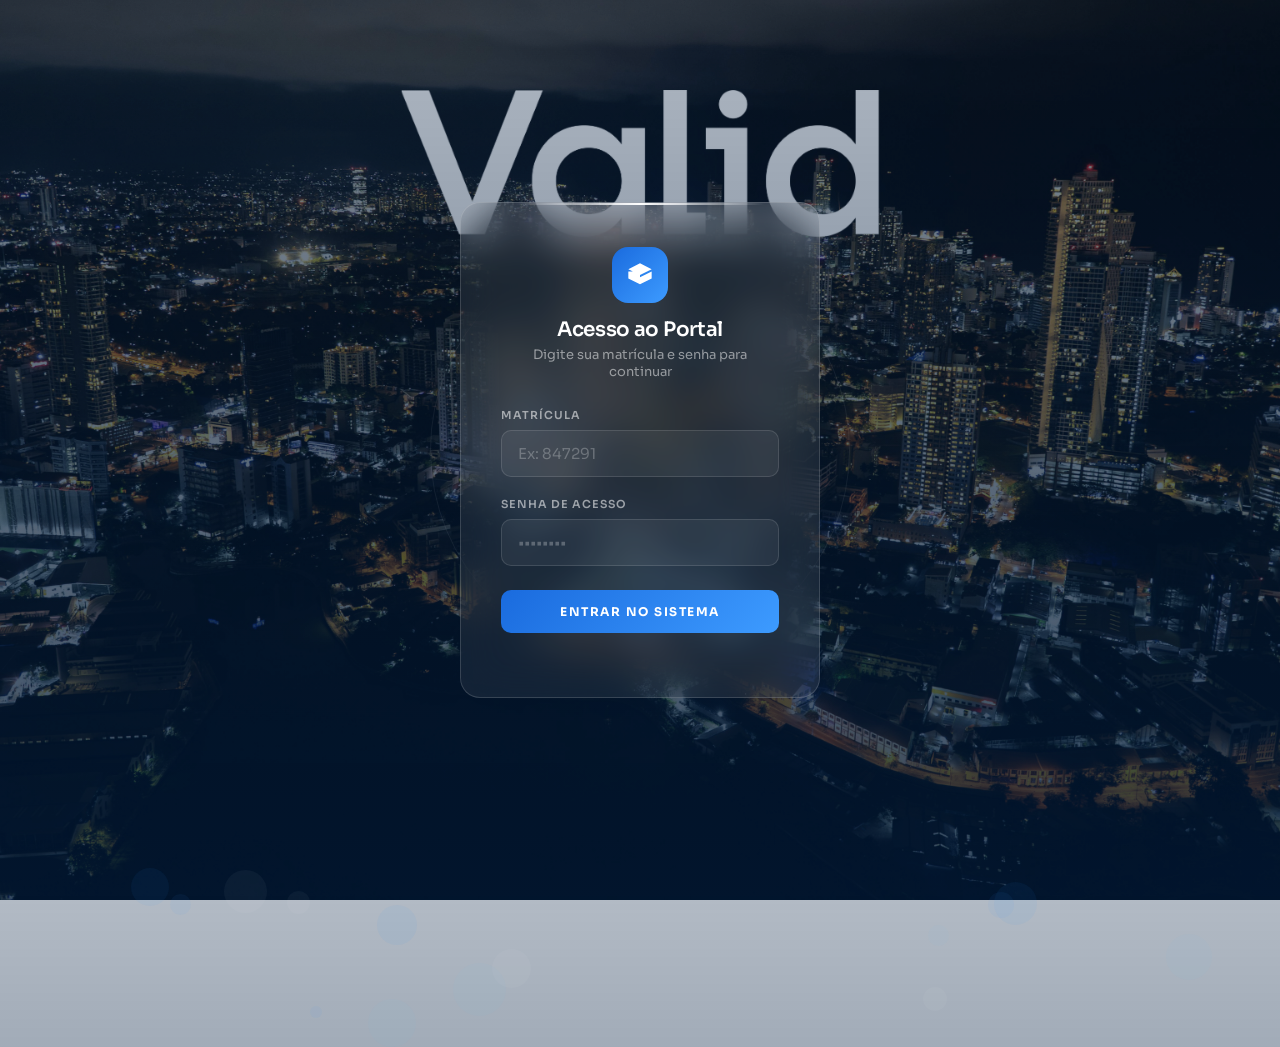
==== index.html @ a1eea024 "fix: correcao total das regras e  criação de telas almoxarifado" ====
<!DOCTYPE html>
<html lang="pt-BR">
<head>
<meta charset="UTF-8">
<meta name="viewport" content="width=device-width, initial-scale=1.0">
<title>Valid | Portal de Uniformes</title>
<link rel="stylesheet" href="CSS/Style.css">
<link rel="preconnect" href="https://fonts.googleapis.com">
<link rel="preconnect" href="https://fonts.gstatic.com" crossorigin>
<link href="https://fonts.googleapis.com/css2?family=Inter:wght@300;400;500;600;700&family=Poppins:wght@300;400;500;600;700&display=swap" rel="stylesheet">
<script src="./JS/Script.js" defer></script>
</head>
<body>

<!-- NAVBAR GLOBAL -->
<nav class="navbar" id="navbar">
  <div class="nav-left-group">
    <button class="nav-hamburguer-btn" id="btn-menu-hamburguer" aria-label="Abrir menu">
        <span class="hamburguer-line"></span>
        <span class="hamburguer-line"></span>
        <span class="hamburguer-line"></span>
    </button>
    <div class="nav-logo">Valid</div>
  </div>
  <div class="nav-right">
    <span class="nav-matricula">Matrícula: <strong id="display-matricula">---</strong></span>
    <button class="nav-btn accent" id="btn-gestor" style="display: none; margin-right: 10px;">Painel</button>
    <button class="nav-btn" id="btn-sair">Sair</button>
  </div>
</nav>

<!-- SIDEBAR MENU -->
<div class="sidebar-overlay" id="sidebar-menu">
    <div class="sidebar-container" id="sidebar-content">
        <div class="sidebar-header">
            <span class="sidebar-title">Menu Portal</span>
            <button id="btn-fechar-menu" class="sidebar-close-btn">&times;</button>
        </div>
        <div class="sidebar-links" id="sidebar-links-inject"></div>
        <button class="nav-btn sidebar-logout-btn" id="btn-sidebar-logout">Sair do Portal</button>
    </div>
</div>

<!-- HERO SECTION (O que faltou na versão anterior) -->
<section class="hero">
  <div class="hero-bg-grid" aria-hidden="true"></div>
  <div class="hero-glow" aria-hidden="true"></div>
  <div class="hero-glow-2" aria-hidden="true"></div>

  <div class="hero-content">
    <h2>Gestão de <em>EPIs</em> e<br>Uniformes Valid</h2>
    <p>Acompanhe suas cotas, atualize dados e faça solicitações com agilidade. Tudo num só lugar, de forma segura e rastreada.</p>
    <div class="hero-actions">
      <button class="btn-hero-primary" id="btn-scroll-uniformes">
        Ver meus uniformes
        <svg width="16" height="16" viewBox="0 0 24 24" fill="none" stroke="currentColor" stroke-width="2.5" stroke-linecap="round" stroke-linejoin="round"><path d="M12 5v14M5 12l7 7 7-7"/></svg>
      </button>
    </div>
  </div>

  <div class="hero-stats">
    <div class="hero-stat">
      <span class="hero-stat-num">4</span>
      <span class="hero-stat-label">Itens disponíveis</span>
    </div>
    <div class="hero-divider"></div>
    <div class="hero-stat">
      <span class="hero-stat-num" id="stat-cotas">—</span>
      <span class="hero-stat-label">Cotas disponíveis</span>
    </div>
  </div>
</section>

<!-- SESSÃO DE UNIFORMES -->
<section class="section" id="section-uniformes">
  <div class="quadradinho" data-uwid="365"></div>
  <br>
  <div class="section-intro">
    <h2>Segurança e padronização no dia a dia</h2>
    <p>Verifique o status de cada item, solicite sua cota padrão quando disponível ou abra uma exceção junto ao seu gestor.</p>
  </div>

  <div class="uniforms-grid">
    <!-- Camiseta -->
    <div class="uniform-card" id="card-camiseta">
      <div class="card-header">
        <div class="card-icon-wrap">
          <svg viewBox="0 0 24 24"><path d="M20.38 3.46L16 2a4 4 0 01-8 0L3.62 3.46a2 2 0 00-1.34 2.23l.58 3.57a1 1 0 00.99.86H6v10c0 1.1.9 2 2 2h8a2 2 0 002-2V10h2.15a1 1 0 00.99-.86l.58-3.57a2 2 0 00-1.34-2.23z"/></svg>
        </div>
        <span class="card-badge loading" id="badge-camiseta">Verificando...</span>
      </div>
      <div class="card-title">Camiseta Preta Valid</div>
      <div class="card-meta">Cota Padrão: 2 unidades<br>Renovação a cada 6 meses</div>
      <div class="card-status loading" id="status-camiseta">
        <span class="status-dot"></span>
        <span id="status-txt-camiseta">Calculando disponibilidade...</span>
      </div>
      <div class="card-actions">
        <button class="btn-request primary" id="btn-padrao-camiseta" disabled>Solicitar cota padrão <span class="btn-arrow">→</span></button>
        <button class="btn-request secondary" data-item="Camiseta Preta Valid">Abrir exceção <span class="btn-arrow">→</span></button>
      </div>
    </div>

    <!-- Calça -->
    <div class="uniform-card" id="card-calca">
      <div class="card-header">
        <div class="card-icon-wrap">
          <svg viewBox="0 0 24 24"><path d="M6 2l-2 20h5l3-10 3 10h5L18 2H6zM9 2l1 8M15 2l-1 8"/></svg>
        </div>
        <span class="card-badge loading" id="badge-calca">Verificando...</span>
      </div>
      <div class="card-title">Calça Preta</div>
      <div class="card-meta">Cota Padrão: 2 unidades<br>Renovação a cada 6 meses</div>
      <div class="card-status loading" id="status-calca">
        <span class="status-dot"></span>
        <span id="status-txt-calca">Calculando disponibilidade...</span>
      </div>
      <div class="card-actions">
        <button class="btn-request primary" id="btn-padrao-calca" disabled>Solicitar cota padrão <span class="btn-arrow">→</span></button>
        <button class="btn-request secondary" data-item="Calça Preta">Abrir exceção <span class="btn-arrow">→</span></button>
      </div>
    </div>

    <!-- Bota -->
    <div class="uniform-card" id="card-bota">
      <div class="card-header">
        <div class="card-icon-wrap">
          <svg viewBox="0 0 24 24"><path d="M2 18h10V9l-4-7H2v16zM12 18h10v-4l-4-3-1-5h-5v12z"/></svg>
        </div>
        <span class="card-badge loading" id="badge-bota">Verificando...</span>
      </div>
      <div class="card-title">Bota de Segurança</div>
      <div class="card-meta">Cota Padrão: 1 par<br>Renovação a cada 9 meses</div>
      <div class="card-status loading" id="status-bota">
        <span class="status-dot"></span>
        <span id="status-txt-bota">Calculando disponibilidade...</span>
      </div>
      <div class="card-actions">
        <button class="btn-request primary" id="btn-padrao-bota" disabled>Solicitar cota padrão <span class="btn-arrow">→</span></button>
        <button class="btn-request secondary" data-item="Bota de Segurança">Abrir exceção <span class="btn-arrow">→</span></button>
      </div>
    </div>

    <!-- Moletom -->
    <div class="uniform-card" id="card-moletom">
      <div class="card-header">
        <div class="card-icon-wrap">
          <svg viewBox="0 0 24 24"><path d="M3 7l4-3 5 3 5-3 4 3v4h-3v9H6v-9H3V7z"/><path d="M9 4c0 1.66 1.34 3 3 3s3-1.34 3-3"/></svg>
        </div>
        <span class="card-badge loading" id="badge-moletom">Verificando...</span>
      </div>
      <div class="card-title">Moletom Valid</div>
      <div class="card-meta">Cota Padrão: 1 unidade<br>Renovação a cada 12 meses</div>
      <div class="card-status loading" id="status-moletom">
        <span class="status-dot"></span>
        <span id="status-txt-moletom">Calculando disponibilidade...</span>
      </div>
      <div class="card-actions">
        <button class="btn-request primary" id="btn-padrao-moletom" disabled>Solicitar cota padrão <span class="btn-arrow">→</span></button>
        <button class="btn-request secondary" data-item="Moletom Valid">Abrir exceção <span class="btn-arrow">→</span></button>
      </div>
    </div>
  </div>
</section>

<!-- MODAIS COM IDS ISOLADOS E ESTRUTURA CORRETA -->

<!-- 1. MODAL DE COTA PADRÃO -->
<div class="modal-overlay" id="modalConfirmacaoCota">
  <div class="modal-box">
    <div class="modal-top">
      <h3>Confirmar Solicitação</h3>
      <p id="confirm-item-nome">Item Selecionado</p>
      <button class="modal-close" id="btn-close-confirm">×</button>
    </div>
    <div class="modal-body">
      <p style="color: rgba(255,255,255,0.7); margin-bottom: 20px; font-size: 14px;">
        Você está prestes a solicitar sua cota padrão rastreada. Selecione a quantidade desejada abaixo:
      </p>
      <div class="field-group">
        <label for="confirm-quantidade">Quantidade Solicitada</label>
        <select id="confirm-quantidade"></select>
      </div>
      <button class="btn-modal-submit" id="btn-enviar-confirmacao-cota" style="background-color: var(--success); border-color: var(--success);">
        Confirmar e Enviar ao Almoxarifado →
      </button>
    </div>
  </div>
</div>

<!-- 2. MODAL DE EXCEÇÃO -->
<div class="modal-overlay" id="modalEmergencia">
  <div class="modal-box">
    <div class="modal-top">
      <h3>Justificativa de Exceção</h3>
      <p id="modal-item-nome">Item selecionado</p>
      <button class="modal-close" id="btn-close-excecao">×</button>
    </div>
    <div class="modal-body">
      <div class="field-group">
        <label for="motivoEmergencia">Motivo da Exceção</label>
        <select id="motivoEmergencia">
          <option value="desgaste">Desgaste Excessivo / Estragou</option>
          <option value="rasgo">Rasgo Acidental</option>
          <option value="mancha">Mancha Irreversível</option>
          <option value="perda">Perda / Extravio</option>
        </select>
      </div>
      <div class="field-group">
        <label for="justificativaTexto">Descrição Detalhada</label>
        <textarea id="justificativaTexto" placeholder="Descreva o ocorrido para análise do gestor..."></textarea>
      </div>
      <button class="btn-modal-submit" id="btn-enviar-excecao">Enviar solicitação →</button>
    </div>
  </div>
</div>

<div class="toast" id="toast">
  <div class="toast-icon">✓</div>
  <span id="toast-msg">Mensagem padrão.</span>
</div>

<div class="info-strip">
  <div class="info-strip-inner">
    <div class="info-strip-text">
      <h3>Precisa de ajuda com seu pedido?</h3>
      <p>Em caso de dúvidas sobre cotas, exceções ou prazos de renovação, entre em contato com o setor de RH ou abra um chamado pelo portal interno.</p>
    </div>
    <div class="info-items">
      <div class="info-item">
        <span class="info-item-num">48h</span>
        <span class="info-item-label">Prazo de aprovação</span>
      </div>
      <div class="info-item">
        <span class="info-item-num">100%</span>
        <span class="info-item-label">Digital</span>
      </div>
      <div class="info-item">
        <span class="info-item-num">24/7</span>
        <span class="info-item-label">Disponível</span>
      </div>
    </div>
  </div>
</div>

<footer class="footer">
  <div class="footer-logo">Valid</div>
  <span class="footer-text">Portal de Uniformes e EPIs — Uso interno</span>
  <span class="footer-text">© 2025 Valid S.A. Todos os direitos reservados.</span>
</footer>

</body>
</html>
---- CSS/Style.css ----
:root {
  --navy: #001B3D;
  --navy-mid: #002A5C;
  --cyan: #00B4D8;
  --cyan-light: #90E0EF;
  --white: #ffffff;
  --off-white: #F4F6FA;
  --text: #0D1B2A;
  --muted: #5C6E82;
  --border: rgba(0,27,61,0.10);
  --success: #0B6E4F;
  --success-bg: #E6F5EF;
  --danger: #C0392B;
  --danger-bg: #FDECEA;
  --warning-bg: #f0951f;
  --transition: 0.35s cubic-bezier(0.4, 0, 0.2, 1);
}

* { margin: 0; padding: 0; box-sizing: border-box; }

html { scroll-behavior: smooth; }

body {
  font-family: 'Poppins', sans-serif;  
  background: rgb(24, 22, 22);
  color: var(--text);
  overflow-x: hidden;
}

/* ─── NAVBAR ─── */
.navbar {
  position: fixed;
  top: 0; left: 0; right: 0;
  z-index: 100;
  padding: 0 64px;
  height: 72px;
  display: flex;
  align-items: center;
  justify-content: space-between;
  transition: background var(--transition), box-shadow var(--transition);
}

.navbar.scrolled {
  background: rgba(0, 0, 0, 0.925);
  backdrop-filter: blur(12px);
  box-shadow: 0 1px 0 rgba(255,255,255,0.08);
}

.nav-logo {
  font-family: 'Poppins', sans-serif;
  font-size: 24px;
  font-weight: 400;
  color: var(--white);
  letter-spacing: -0.5px;
}

.nav-right {
  display: flex;
  align-items: center;
  gap: 32px;
}

.nav-matricula {
  color: rgba(255, 255, 255, 0.829);
  font-size: 13px;
  font-weight: 400;
}

.nav-matricula strong {
  color: #1a6bde;
  font-weight: 500;
}

.nav-btn {
  background: transparent;
  border: 1px solid rgba(255,255,255,0.25);
  color: var(--white);
  padding: 8px 22px;
  border-radius: 100px;
  font-family: 'Poppins', sans-serif;
  font-size: 13px;
  font-weight: 500;
  cursor: pointer;
  transition: var(--transition);
  letter-spacing: 0.2px;
}

.nav-btn:hover {
  background: rgba(0, 0, 0, 0.12);
  border-color: rgba(255,255,255,0.45);
}

.nav-btn.accent {
  background: #1a6bde;
  border-color: var(--cyan);
  color: var(--white);
  font-weight: 600;
}

.nav-btn.accent:hover {
  background: #043d8d;
  border-color: #043d8d;;
}

/* ============================================================
   MENU HAMBÚRGUER LATERAL GLOBAL (SIDEBAR DRAWER)
   ============================================================ */
.nav-left-group {
    display: flex; 
    align-items: center; 
    gap: 16px;
}

.nav-hamburguer-btn {
    background: transparent; 
    border: none; 
    padding: 4px; 
    cursor: pointer; 
    display: flex; 
    flex-direction: column; 
    gap: 5px;
}

.hamburguer-line {
    width: 24px; 
    height: 2px; 
    background: #ffffff; 
    display: block; 
    border-radius: 2px;
    transition: all 0.2s ease;
}

/* Cortina de fundo */
.sidebar-overlay {
    position: fixed;
    inset: 0;
    background: rgba(0, 27, 61, 0.4);
    backdrop-filter: blur(4px);
    -webkit-backdrop-filter: blur(4px);
    z-index: 999;
    display: flex;
    justify-content: flex-start; 
    align-items: stretch; 
    opacity: 0; 
    pointer-events: none; 
    transition: opacity 0.3s ease;
}
.sidebar-overlay.open {
    opacity: 1;
    pointer-events: auto;
}

/* Gaveta Escura */
.sidebar-container {
    width: 280px; 
    background: #1a1d21; 
    padding: 40px 24px; 
    display: flex; 
    flex-direction: column; 
    gap: 32px; 
    transform: translate3d(-100%, 0, 0); 
    transition: transform 0.3s cubic-bezier(0.16, 1, 0.3, 1);
    box-shadow: 6px 0 24px rgba(0, 0, 0, 0.4);
}
.sidebar-overlay.open .sidebar-container {
    transform: translate3d(0, 0, 0);
}

.sidebar-header {
    display: flex; 
    justify-content: space-between; 
    align-items: center;
}

.sidebar-title {
    color: #ffffff; 
    font-family: 'Poppins', sans-serif; 
    font-weight: 600; 
    font-size: 20px;
}

.sidebar-close-btn {
    background: transparent; 
    border: none; 
    color: rgba(255, 255, 255, 0.4); 
    font-size: 24px; 
    cursor: pointer;
}

.sidebar-links {
    display: flex; 
    flex-direction: column; 
    gap: 12px; 
    flex: 1;
}

.sidebar-link-btn {
    background: transparent;
    border: 1px solid transparent;
    color: rgba(255, 255, 255, 0.7);
    font-family: 'Inter', sans-serif;
    font-size: 14px;
    font-weight: 500;
    padding: 14px 16px;
    border-radius: 8px;
    cursor: pointer;
    transition: all 0.2s ease;
    text-align: left; 
    width: 100%;
}
.sidebar-link-btn:hover {
    background: rgba(255, 255, 255, 0.04);
    color: #ffffff;
}
.sidebar-link-btn.active {
    background: rgba(0, 180, 216, 0.1);
    border-color: rgba(0, 180, 216, 0.25);
    color: var(--cyan);
    font-weight: 600;
}

.sidebar-logout-btn {
    width: 100%; 
    justify-content: center; 
    border-color: rgba(255, 107, 107, 0.4); 
    color: #ff6b6b;
    background: transparent;
}
.sidebar-logout-btn:hover {
    background: rgba(255, 107, 107, 0.1);
    border-color: #ff6b6b;
}

/* ─── HERO ─── */
.hero {
  position: relative;
  height: 100vh;
  min-height: 700px;
  background: var(--navy);
  display: flex;
  align-items: center;
  overflow: hidden;
}

.hero-bg-grid {
   position: absolute;
      inset: -20%; /* extra para ter espaço de mover sem cortar */
      background-image:
        /* gradiente escuro por cima para escurecer a imagem */
        linear-gradient(to bottom,
          rgba(12,12,12,0.75) 0%,
          rgba(12,12,12,0.55) 50%,
          rgba(12,12,12,0.9) 100%),
        /* imagem de fundo — substitua pela sua! */
        url('../IMG/vista.jpg');
      background-size: cover;
      background-position: center;
      z-index: 0;
      will-change: transform; /* dica ao navegador para otimizar animação */
    }

.hero-glow {
  position: absolute;
  width: 700px;
  height: 700px;
  border-radius: 50%;
  background: radial-gradient(circle, rgba(0,180,216,0.18) 0%, transparent 70%);
  right: -150px;
  top: 50%;
  transform: translateY(-50%);
  pointer-events: none;
}

.hero-glow-2 {
  position: absolute;
  width: 400px;
  height: 400px;
  border-radius: 50%;
  background: radial-gradient(circle, rgba(0,180,216,0.10) 0%, transparent 70%);
  left: -100px;
  bottom: -100px;
  pointer-events: none;
}

.hero-content {
  position: relative;
  z-index: 2;
  padding: 0 64px;
  max-width: 900px;
}

.hero-eyebrow {
  display: inline-flex;
  align-items: center;
  gap: 8px;
  background: rgba(0,180,216,0.12);
  border: 1px solid rgba(0,180,216,0.3);
  color: var(--cyan-light);
  font-size: 12px;
  font-weight: 500;
  letter-spacing: 1.5px;
  text-transform: uppercase;
  padding: 6px 16px;
  border-radius: 100px;
  margin-bottom: 32px;
  animation: fadeUp 0.8s ease forwards;
  opacity: 0;
}

.hero-eyebrow .dot {
  width: 6px;
  height: 6px;
  border-radius: 50%;
  background: #1a6bde;
  animation: pulse 2s ease-in-out infinite;
}

@keyframes pulse {
  0%, 100% { opacity: 1; transform: scale(1); }
  50% { opacity: 0.5; transform: scale(0.8); }
}

.hero h2 {
  font-family: 'Poppins', sans-serif;
  font-size: clamp(60px, 3.5vw, 48px);
  font-weight: 300;
  color: #ffffff;
  letter-spacing: 1.5px;
  line-height: 1.1;
  margin-bottom: 16px;
}

.hero h2 em {
  font-style: normal;
  color: #1a6bde;
}

.hero p {
  font-size: 18px;
  font-weight: 300;
  color: rgba(255, 255, 255, 0.829);
  line-height: 1.7;
  max-width: 540px;
  margin-bottom: 48px;
  animation: fadeUp 0.8s 0.3s ease forwards;
  opacity: 0;
}

.hero-actions {
  display: flex;
  align-items: center;
  gap: 20px;
  animation: fadeUp 0.8s 0.45s ease forwards;
  opacity: 0;
}

.btn-hero-primary {
  background: #1a6bde;
  color: #ffffff;
  border: none;
  padding: 14px 32px;
  border-radius: 100px;
  font-family: 'Poppins', sans-serif;
  font-size: 15px;
  font-weight: 600;
  cursor: pointer;
  transition: var(--transition);
  display: inline-flex;
  align-items: center;
  gap: 8px;
}

.btn-hero-primary:hover {
  background: #043d8d;
  transform: translateY(-2px);
  
}

.btn-hero-secondary {
  background: transparent;
  border: none;
  color:  rgba(255, 255, 255, 0.815);
  font-family: 'Poppins', sans-serif;
  font-size: 14px;
  font-weight: 400;
  cursor: pointer;
  display: inline-flex;
  align-items: center;
  gap: 6px;
  transition: var(--transition);
  padding: 0;
}

.btn-hero-secondary:hover { color: var(--white); }

.hero-stats {
  position: absolute;
  bottom: 60px;
  left: 64px;
  right: 64px;
  display: flex;
  align-items: center;
  gap: 64px;
  z-index: 2;
  animation: fadeUp 0.8s 0.6s ease forwards;
  opacity: 0;
}

.hero-stat {
  display: flex;
  flex-direction: column;
  gap: 4px;
}

.hero-stat-num {
  font-family: 'Poppins', sans-serif;
  font-size: 28px;
  font-weight: 700;
  color: var(--white);
}

.hero-stat-label {
  font-size: 12px;
  font-weight: 400;
  color: rgba(255,255,255,0.4);
  text-transform: uppercase;
  letter-spacing: 1px;
}

.hero-divider {
  width: 1px;
  height: 40px;
  background: rgba(255,255,255,0.12);
}

@keyframes fadeUp {
  from { opacity: 0; transform: translate3d(0, 24px, 0); }
  to { opacity: 1; transform: translate3d(0, 0, 0); }
}


/* ─── SECTION INTRO ─── */
.quadradinho {
  background-image: linear-gradient(270deg, #004fcc .4%, #38ceff 93%);
  width: 100px;
  height: 4px;
}

.section {
  padding: 120px 64px;
  background-color: #ffffff;
}

.section-intro {
  max-width: 560px;
  margin-bottom: 72px;
}

.section-tag {
  display: inline-block;
  background: rgb(0, 27, 61);
  color: var(--navy);
  font-size: 11px;
  font-weight: 600;
  letter-spacing: 2px;
  text-transform: uppercase;
  padding: 5px 14px;
  border-radius: 100px;
  margin-bottom: 20px;
}

.section-intro h2 {
  font-family: 'Poppins', sans-serif;
  font-size: clamp(32px, 3.5vw, 48px);
  width: 490px;
  font-weight: 400;
  color: #1a6bde;
  letter-spacing: 1.5px;
  line-height: 1.1;
  margin-bottom: 16px;
}

.section-intro p {
  font-size: 17px;
  color: rgba(0, 0, 0, 0.829);
  line-height: 1.7;
  font-weight: 300;
}

/* ─── UNIFORM CARDS ─── */
.uniforms-grid {
  display: grid;
  grid-template-columns: repeat(2, 1fr);
  gap: 20px;
  background: rgb(255, 255, 255);
  border: 1px solid var(--border);
  border-radius: 20px;
  overflow: hidden;
}

.uniform-card {
    background: #2d3035;
    padding: 48px;
    display: flex;
    flex-direction: column;
    gap: 0;
    transition: var(--transition);
    opacity: 0;
    transform: translate3d(0, 20px, 0); /* Trocado de translateY */
    will-change: transform, opacity; /* ADDED */
}

.uniform-card.visible {
    opacity: 1;
    transform: translate3d(0, 0, 0); /* Trocado de translateY */
}


.card-header {
  display: flex;
  align-items: flex-start;
  justify-content: space-between;
  margin-bottom: 32px;
}

.card-icon-wrap {
  width: 56px;
  height: 56px;
  border-radius: 14px;
  background: linear-gradient(135deg, rgb(255, 255, 255), rgba(255, 255, 255, 0.644));
  border: 1px solid var(--border);
  display: flex;
  align-items: center;
  justify-content: center;
}

.card-icon-wrap svg {
  width: 26px;
  height: 26px;
  stroke: var(--navy);
  stroke-width: 1.5;
  fill: none;
}

.card-badge {
  font-size: 11px;
  font-weight: 600;
  letter-spacing: 0.5px;
  padding: 4px 12px;
  border-radius: 100px;
}

.card-badge.available {
  background: var(--success-bg);
  color: rgba(0, 128, 0, 0.616)
}

.card-badge.blocked {
  background: var(--danger-bg);
  color: rgba(255, 0, 0, 0.616)
}

.card-badge.loading {
  background: var(--off-white);
  color: var(--muted);
}

.card-title {
  font-family: 'Poppins', sans-serif;
  font-size: 20px;
  font-weight: 700;
  color: rgb(255, 255, 255);
  letter-spacing: -0.5px;
  margin-bottom: 8px;
}

.card-meta {
  font-size: 13px;
  font-family: 'Inter', sans-serif;
  color: rgb(255, 255, 255);
  font-weight: 300;
  line-height: 1.6;
  margin-bottom: 32px;
}

.card-status {
  display: flex;
  align-items: center;
  gap: 10px;
  padding: 12px 16px;
  border-radius: 10px;
  margin-bottom: 28px;
  font-size: 13px;
  font-weight: 500;
}

.card-status.available {
  background: var(--success-bg);
  color: var(--success);
}

.card-status.blocked {
  background: var(--danger-bg);
  color: var(--danger);
}

.card-status.loading {
  background: var(--off-white);
  color: var(--muted);
}

.status-dot {
  width: 8px;
  height: 8px;
  border-radius: 50%;
  flex-shrink: 0;
}

.available .status-dot { background: var(--success); }
.blocked .status-dot { background: var(--danger); }
.loading .status-dot { background: var(--muted); }

.card-actions {
  display: flex;
  flex-direction: column;
  gap: 10px;
  margin-top: auto;
}

.btn-request {
  display: flex;
  align-items: center;
  justify-content: space-between;
  padding: 13px 18px;
  border-radius: 10px;
  font-family: 'Poppins', sans-serif;
  font-size: 14px;
  font-weight: 400;
  cursor: pointer;
  transition: var(--transition);
  border: none;
  text-align: left;
}

.btn-request.primary {
  color: rgba(255, 255, 255, 0.925);
  border: 1px solid var(--border);
  background-color: #1a6bde;;
}

.btn-request.primary:hover:not(:disabled) {
  border-color: #043d8d;
  color: #ffffff;
  background: #043d8d;
}

.btn-request.primary:disabled {
  background: var(--off-white);
  color: #BEC6D0;
  cursor: not-allowed;
  box-shadow: none;
  transform: none;
}

.btn-request.secondary {
  color: rgba(255, 255, 255, 0.925);
  background-color: #1a6bde;
  border: 1px solid var(--border);
}

.btn-request.secondary:hover {
  border-color: #043d8d;
  color: #ffffff;
  background: #043d8d;
}

.btn-arrow {
  font-size: 16px;
  transition: transform var(--transition);
}

.btn-request:hover:not(:disabled) .btn-arrow { transform: translateX(4px); }

/* ─── INFO STRIP ─── */
.info-strip {
  background: rgb(255, 255, 255);
  padding: 80px 64px;
}

.info-strip-inner {
  display: flex;
  align-items: center;
  justify-content: space-between;
  gap: 48px;
}

.info-strip-text h3 {
  font-family: 'Poppins', sans-serif;
  font-size: 32px;
  font-weight: 400;
  color: #1a6bde;
  letter-spacing: -1px;
  margin-bottom: 12px;
}

.info-strip-text p {
  font-size: 17px;
  color: rgba(0, 0, 0, 0.829);
  font-weight: 400;
  max-width: 480px;
  line-height: 1.7;
}

.info-items {
  display: flex;
  gap: 40px;
  flex-shrink: 0;
}

.info-item {
  display: flex;
  flex-direction: column;
  gap: 6px;
  align-items: center;
  text-align: center;
}

.info-item-num {
  font-family: 'Poppins', sans-serif;
  font-size: 36px;
  font-weight: 400;
  color: #1a6bde;
  line-height: 1;
}

.info-item-label {
  font-size: 14px;
  color: rgb(0, 0, 0);
  text-transform: uppercase;
  letter-spacing: 1px;
  font-weight: 400;
}

/* ─── MODAL ─── */
.modal-overlay {
  position: fixed;
  inset: 0;
  background: rgba(0,10,25,0.75);
  backdrop-filter: blur(8px);
  display: none;
  align-items: center;
  justify-content: center;
  z-index: 200;
  padding: 24px;
}

.modal-overlay.open {
  display: flex;
  animation: fadeIn 0.20s ease;
}

@keyframes fadeIn {
  from { opacity: 0; }
  to { opacity: 1; }
}

.modal-box {
  background: var(--white);
  border-radius: 20px;
  width: 100%;
  max-width: 480px;
  overflow: hidden;
  animation: modalUp 0.35s cubic-bezier(0.34, 1.56, 0.64, 1);
}

@keyframes modalUp {
  from { opacity: 0; transform: translateY(32px) scale(0.96); }
  to { opacity: 1; transform: translateY(0) scale(1); }
}

.modal-top {
  background: var(--white);
  padding: 32px 36px;
}

.modal-top h3 {
  font-family: 'Inter', sans-serif;
  font-size: 22px;
  font-weight: 400;
  color: #1a6bde;
  letter-spacing: -0.5px;
  margin-bottom: 4px;
}

.modal-top p {
  font-size: 15px;
  color: rgb(0, 0, 0);
  font-weight: 300;
}

.modal-close {
  position: absolute;
  top: 20px;
  right: 20px;
  background: rgba(184, 21, 21, 0.76);
  border: none;
  color: rgb(255, 255, 255);
  width: 32px;
  height: 32px;
  border-radius: 50%;
  font-size: 18px;
  cursor: pointer;
  display: flex;
  align-items: center;
  justify-content: center;
  transition: var(--transition);
}

.modal-close:hover { background: rgba(7, 3, 3, 0.411); }

.modal-body {
  padding: 32px 36px;
  display: flex; 
  flex-direction: column;
  gap: 20px;
}

.field-group {
  display: flex;
  flex-direction: column;
  gap: 7px;
}

.field-group label {
  font-size: 11px;
  font-weight: 600;
  letter-spacing: 1.5px;
  text-transform: uppercase;
  color: var(--muted);
}

.field-group select,
.field-group textarea {
  width: 100%;
  padding: 13px 16px;
  border: 1.5px solid var(--border);
  border-radius: 10px;
  font-family: 'Inter', sans-serif;
  font-size: 14px;
  color: var(--text);
  background: var(--off-white);
  transition: var(--transition);
  outline: none;
}

.field-group select:focus,
.field-group textarea:focus {
  border-color: var(--cyan);
  background: var(--white);
  box-shadow: 0 0 0 4px rgba(0,180,216,0.12);
}

.field-group textarea {
  resize: vertical;
  min-height: 100px;
  line-height: 1.6;
}

.btn-modal-submit {
  width: 100%;
  background: #1a6bde;
  color: var(--white);
  border: none;
  padding: 14px;
  border-radius: 10px;
  font-family: 'DM Sans', sans-serif;
  font-size: 15px;
  font-weight: 600;
  cursor: pointer;
  transition: var(--transition);
  display: flex;
  align-items: center;
  justify-content: center;
  gap: 8px;
  letter-spacing: 0.3px;
}

.btn-modal-submit:hover {
  background: var(--navy-mid);
  transform: translateY(-1px);
  box-shadow: 0 8px 24px rgba(0,27,61,0.25);
}

/* ─── FOOTER ─── */
.footer {
  background: rgb(0, 0, 0);
  border-top: 1px solid var(--border);
  padding: 40px 64px;
  display: flex;
  align-items: center;
  justify-content: space-between;
}

.footer-logo {
  font-family: 'Poppins', sans-serif;
  font-size: 24px;
  font-weight: 400;
  color: var(--white);
  letter-spacing: -0.5px;
}

.footer-text {
  font-size: 13px;
  color: var(--white);
  font-weight: 300;
}

/* ─── TOAST ─── */
.toast {
  position: fixed;
  bottom: 32px;
  right: 32px;
  z-index: 300;
  background: var(--navy);
  color: var(--white);
  padding: 16px 24px;
  border-radius: 12px;
  font-size: 14px;
  font-weight: 400;
  display: flex;
  align-items: center;
  gap: 12px;
  box-shadow: 0 16px 40px rgba(0,10,30,0.3);
  transform: translateY(80px);
  opacity: 0;
  transition: var(--transition);
  max-width: 360px;
}

.toast.show {
  transform: translateY(0);
  opacity: 1;
}

.toast-icon {
  width: 28px;
  height: 28px;
  border-radius: 50%;
  background: rgba(0,180,216,0.2);
  display: flex;
  align-items: center;
  justify-content: center;
  flex-shrink: 0;
  color: var(--cyan);
  font-size: 14px;
}

/* ─── RESPONSIVE ─── */
@media (max-width: 900px) {
  .navbar { padding: 0 24px; }
  .hero-content { padding: 0 24px; }
  .hero-stats { left: 24px; right: 24px; gap: 32px; }
  .scroll-hint { display: none; }
  .section { padding: 80px 24px; }
  .uniforms-grid { grid-template-columns: 1fr; }
  .info-strip { padding: 60px 24px; }
  .info-strip-inner { flex-direction: column; align-items: flex-start; }
  .footer { padding: 32px 24px; flex-direction: column; gap: 12px; text-align: center; }
}
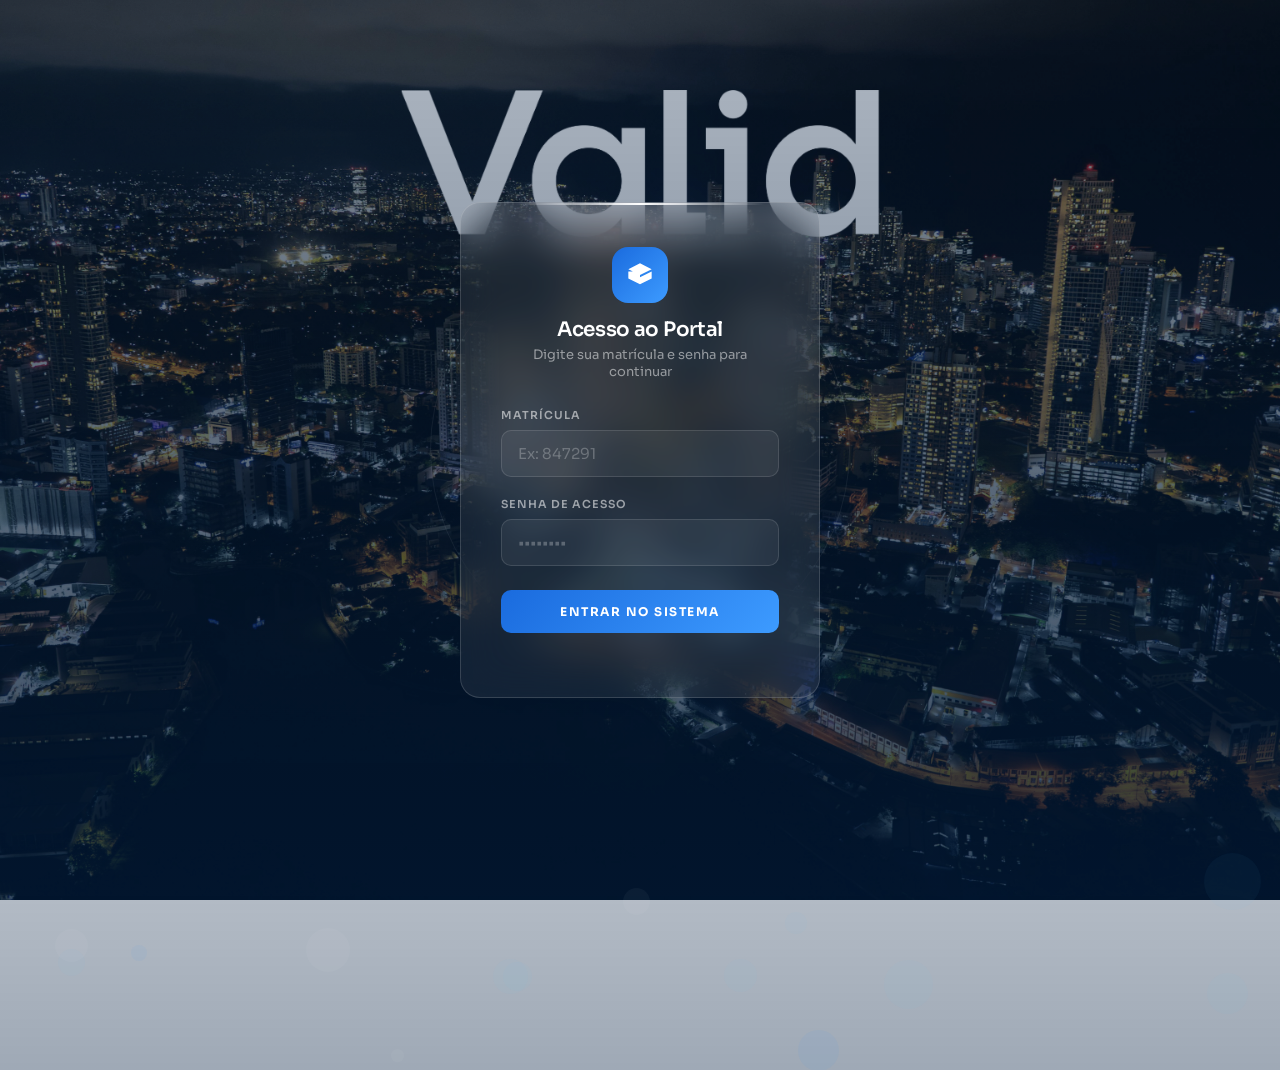
==== commit 6f6e4c16: "Atualização Index principal atualização index principal" ====
--- a/index.html
+++ b/index.html
@@ -51,10 +51,6 @@
     <h2>Gestão de <em>EPIs</em> e<br>Uniformes Valid</h2>
     <p>Acompanhe suas cotas, atualize dados e faça solicitações com agilidade. Tudo num só lugar, de forma segura e rastreada.</p>
     <div class="hero-actions">
-      <button class="btn-hero-primary" id="btn-scroll-uniformes">
-        Ver meus uniformes
-        <svg width="16" height="16" viewBox="0 0 24 24" fill="none" stroke="currentColor" stroke-width="2.5" stroke-linecap="round" stroke-linejoin="round"><path d="M12 5v14M5 12l7 7 7-7"/></svg>
-      </button>
     </div>
   </div>
 
@@ -174,14 +170,14 @@
       <button class="modal-close" id="btn-close-confirm">×</button>
     </div>
     <div class="modal-body">
-      <p style="color: rgba(255,255,255,0.7); margin-bottom: 20px; font-size: 14px;">
+      <p>
         Você está prestes a solicitar sua cota padrão rastreada. Selecione a quantidade desejada abaixo:
       </p>
       <div class="field-group">
         <label for="confirm-quantidade">Quantidade Solicitada</label>
         <select id="confirm-quantidade"></select>
       </div>
-      <button class="btn-modal-submit" id="btn-enviar-confirmacao-cota" style="background-color: var(--success); border-color: var(--success);">
+      <button class="btn-modal-submit" id="btn-enviar-confirmacao-cota">
         Confirmar e Enviar ao Almoxarifado →
       </button>
     </div>
--- a/CSS/Style.css
+++ b/CSS/Style.css
@@ -68,7 +68,7 @@
 }
 
 .nav-matricula strong {
-  color: #1a6bde;
+  color: #ffffff;
   font-weight: 500;
 }
 
@@ -93,7 +93,7 @@
 
 .nav-btn.accent {
   background: #1a6bde;
-  border-color: var(--cyan);
+  border-color: #1a6bde;
   color: var(--white);
   font-weight: 600;
 }
@@ -423,7 +423,7 @@
 .hero-stat-label {
   font-size: 12px;
   font-weight: 400;
-  color: rgba(255,255,255,0.4);
+  color: rgba(255, 255, 255, 0.596);
   text-transform: uppercase;
   letter-spacing: 1px;
 }
@@ -494,7 +494,6 @@
   grid-template-columns: repeat(2, 1fr);
   gap: 20px;
   background: rgb(255, 255, 255);
-  border: 1px solid var(--border);
   border-radius: 20px;
   overflow: hidden;
 }
@@ -788,7 +787,7 @@
   font-family: 'Inter', sans-serif;
   font-size: 22px;
   font-weight: 400;
-  color: #1a6bde;
+  color: #000000;
   letter-spacing: -0.5px;
   margin-bottom: 4px;
 }
@@ -823,7 +822,8 @@
   padding: 32px 36px;
   display: flex; 
   flex-direction: column;
-  gap: 20px;
+  gap: 40px;
+  font-size: 14px;
 }
 
 .field-group {
